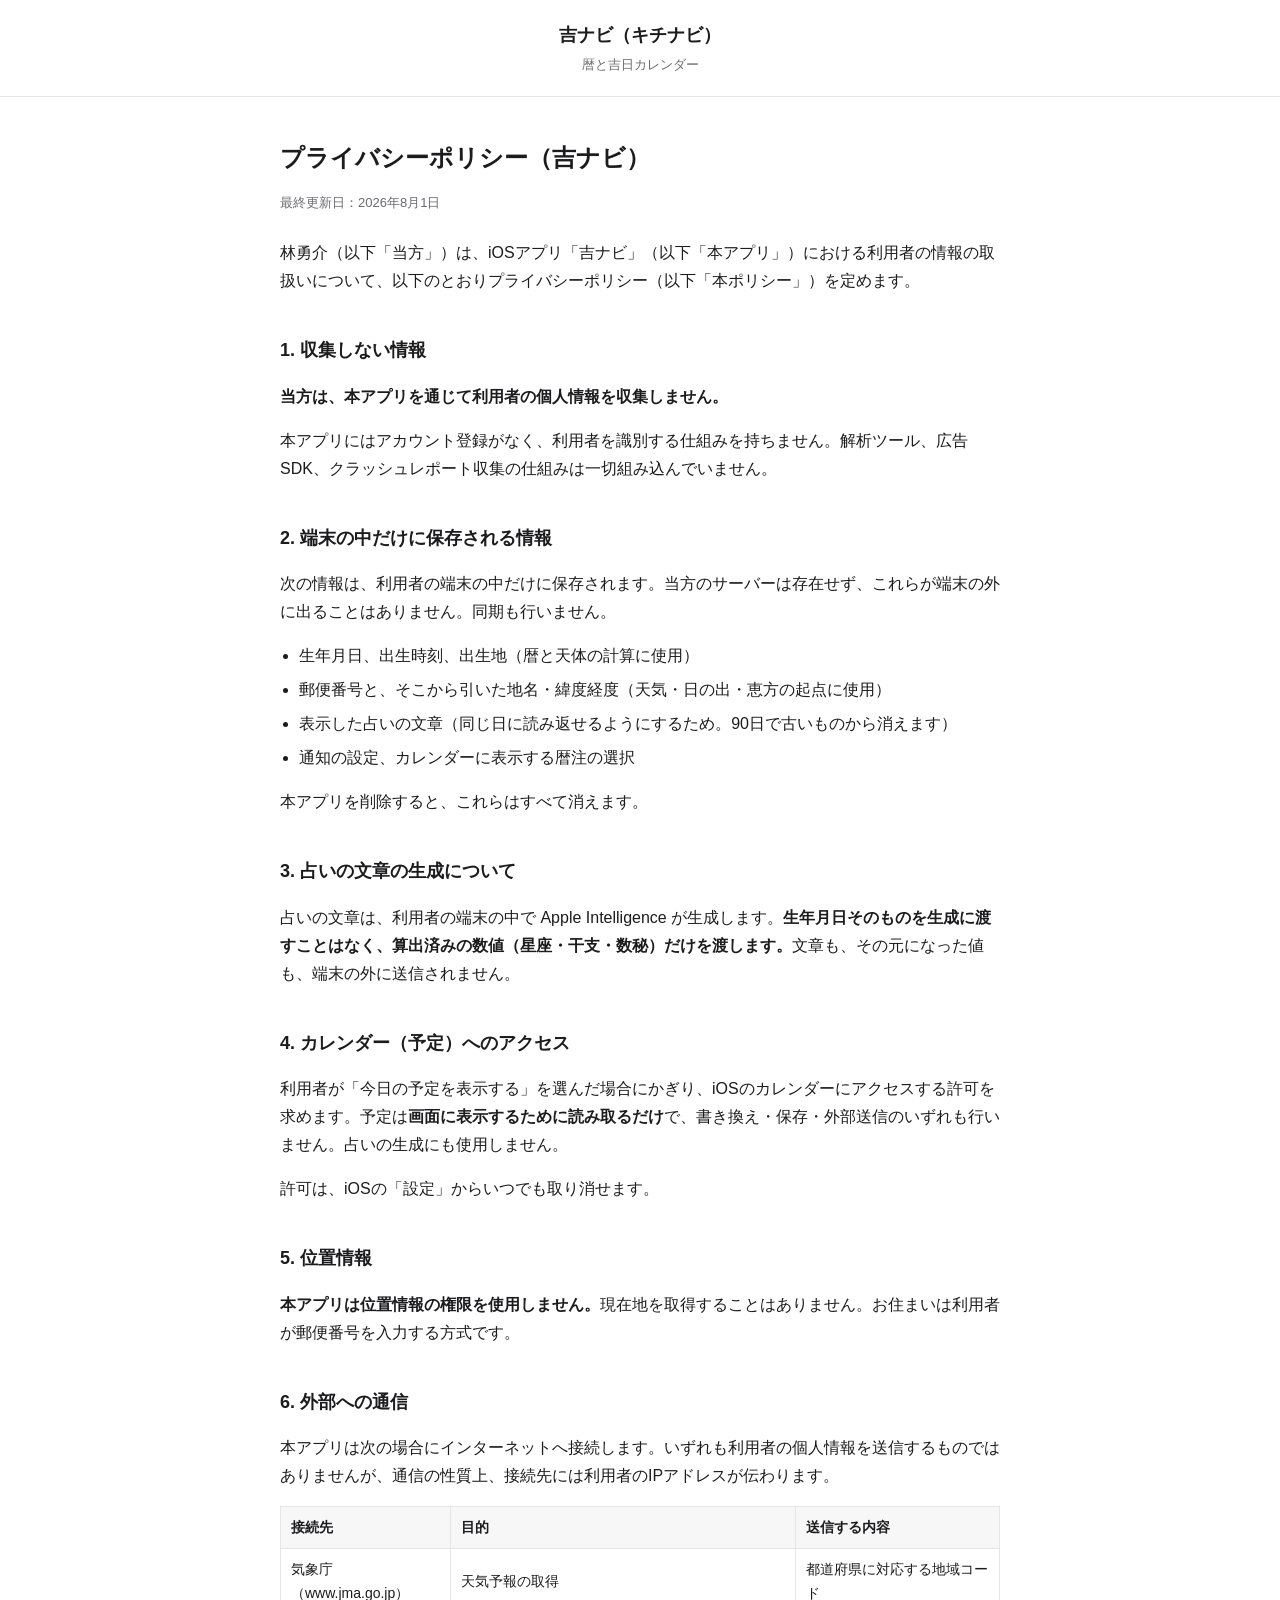
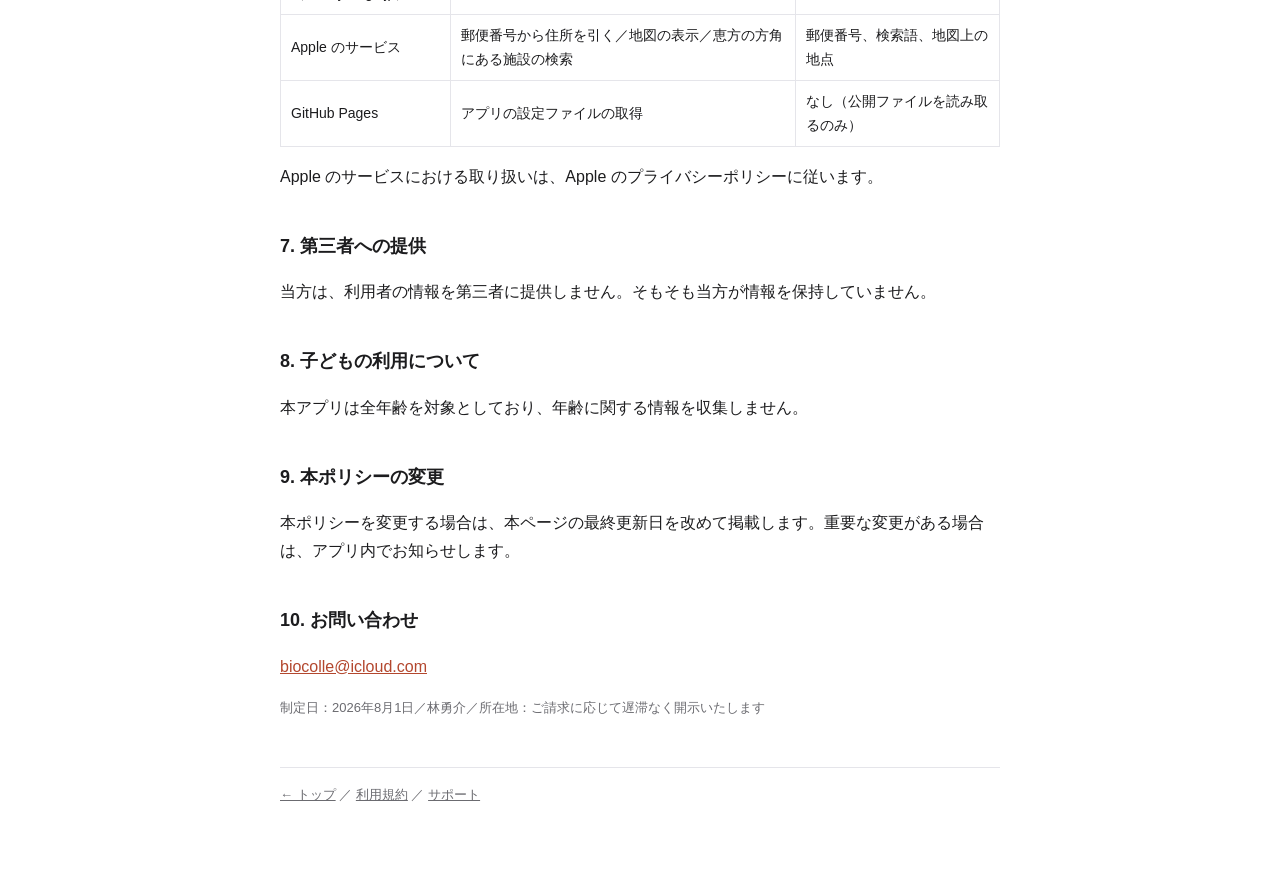
==== privacy.html @ 6c105fbb "feat: 吉ナビの法務・サポートページを公開 プライバシーポリシー・利用規約・サポート。BioColleのbiocolle-siteと 同じ構成（GitHub Pages・ルート配信）だが、リポジト" ====
<!doctype html>
<html lang="ja">
<head>
<meta charset="utf-8">
<meta name="viewport" content="width=device-width, initial-scale=1">
<title>プライバシーポリシー｜吉ナビ</title>
<link rel="stylesheet" href="style.css">
</head>
<body>
<header class="site"><a href="index.html">吉ナビ（キチナビ）<span class="tag">暦と吉日カレンダー</span></a></header>
<div class="wrap">
  <h1>プライバシーポリシー（吉ナビ）</h1>
  <p class="updated">最終更新日：2026年8月1日</p>

  <p>林勇介（以下「当方」）は、iOSアプリ「吉ナビ」（以下「本アプリ」）における利用者の情報の取扱いについて、以下のとおりプライバシーポリシー（以下「本ポリシー」）を定めます。</p>

  <h2>1. 収集しない情報</h2>
  <p><strong>当方は、本アプリを通じて利用者の個人情報を収集しません。</strong></p>
  <p>本アプリにはアカウント登録がなく、利用者を識別する仕組みを持ちません。解析ツール、広告SDK、クラッシュレポート収集の仕組みは一切組み込んでいません。</p>

  <h2>2. 端末の中だけに保存される情報</h2>
  <p>次の情報は、利用者の端末の中だけに保存されます。当方のサーバーは存在せず、これらが端末の外に出ることはありません。同期も行いません。</p>
  <ul>
    <li>生年月日、出生時刻、出生地（暦と天体の計算に使用）</li>
    <li>郵便番号と、そこから引いた地名・緯度経度（天気・日の出・恵方の起点に使用）</li>
    <li>表示した占いの文章（同じ日に読み返せるようにするため。90日で古いものから消えます）</li>
    <li>通知の設定、カレンダーに表示する暦注の選択</li>
  </ul>
  <p>本アプリを削除すると、これらはすべて消えます。</p>

  <h2>3. 占いの文章の生成について</h2>
  <p>占いの文章は、利用者の端末の中で Apple Intelligence が生成します。<strong>生年月日そのものを生成に渡すことはなく、算出済みの数値（星座・干支・数秘）だけを渡します。</strong>文章も、その元になった値も、端末の外に送信されません。</p>

  <h2>4. カレンダー（予定）へのアクセス</h2>
  <p>利用者が「今日の予定を表示する」を選んだ場合にかぎり、iOSのカレンダーにアクセスする許可を求めます。予定は<strong>画面に表示するために読み取るだけ</strong>で、書き換え・保存・外部送信のいずれも行いません。占いの生成にも使用しません。</p>
  <p>許可は、iOSの「設定」からいつでも取り消せます。</p>

  <h2>5. 位置情報</h2>
  <p><strong>本アプリは位置情報の権限を使用しません。</strong>現在地を取得することはありません。お住まいは利用者が郵便番号を入力する方式です。</p>

  <h2>6. 外部への通信</h2>
  <p>本アプリは次の場合にインターネットへ接続します。いずれも利用者の個人情報を送信するものではありませんが、通信の性質上、接続先には利用者のIPアドレスが伝わります。</p>
  <table>
    <tr><th>接続先</th><th>目的</th><th>送信する内容</th></tr>
    <tr><td>気象庁（www.jma.go.jp）</td><td>天気予報の取得</td><td>都道府県に対応する地域コード</td></tr>
    <tr><td>Apple のサービス</td><td>郵便番号から住所を引く／地図の表示／恵方の方角にある施設の検索</td><td>郵便番号、検索語、地図上の地点</td></tr>
    <tr><td>GitHub Pages</td><td>アプリの設定ファイルの取得</td><td>なし（公開ファイルを読み取るのみ）</td></tr>
  </table>
  <p>Apple のサービスにおける取り扱いは、Apple のプライバシーポリシーに従います。</p>

  <h2>7. 第三者への提供</h2>
  <p>当方は、利用者の情報を第三者に提供しません。そもそも当方が情報を保持していません。</p>

  <h2>8. 子どもの利用について</h2>
  <p>本アプリは全年齢を対象としており、年齢に関する情報を収集しません。</p>

  <h2>9. 本ポリシーの変更</h2>
  <p>本ポリシーを変更する場合は、本ページの最終更新日を改めて掲載します。重要な変更がある場合は、アプリ内でお知らせします。</p>

  <h2>10. お問い合わせ</h2>
  <p><a href="mailto:biocolle@icloud.com">biocolle@icloud.com</a></p>

  <p class="updated">制定日：2026年8月1日／林勇介／所在地：ご請求に応じて遅滞なく開示いたします</p>

  <footer><a href="index.html">← トップ</a> ／ <a href="terms.html">利用規約</a> ／ <a href="support.html">サポート</a></footer>
</div>
</body>
</html>
---- style.css ----
:root {
  --fg: #1c1c1e;
  --muted: #6b6b70;
  --bg: #ffffff;
  --accent: #b3472e;
  --border: #e5e5ea;
  --card: #f7f7f8;
}
@media (prefers-color-scheme: dark) {
  :root {
    --fg: #f2f2f7;
    --muted: #a1a1a6;
    --bg: #1c1c1e;
    --accent: #e8895f;
    --border: #3a3a3c;
    --card: #2c2c2e;
  }
}
* { box-sizing: border-box; }
html { -webkit-text-size-adjust: 100%; }
body {
  margin: 0;
  font-family: -apple-system, BlinkMacSystemFont, "Hiragino Sans", "Noto Sans JP", sans-serif;
  color: var(--fg);
  background: var(--bg);
  line-height: 1.75;
  font-size: 16px;
}
.wrap { max-width: 760px; margin: 0 auto; padding: 32px 20px 80px; }
header.site {
  border-bottom: 1px solid var(--border);
  padding: 20px;
  text-align: center;
}
header.site a { text-decoration: none; color: var(--fg); font-weight: 700; font-size: 18px; }
header.site .tag { display: block; color: var(--muted); font-size: 13px; font-weight: 400; margin-top: 2px; }
h1 { font-size: 24px; margin: 8px 0 4px; }
h2 { font-size: 18px; margin: 32px 0 8px; padding-top: 8px; }
.updated { color: var(--muted); font-size: 13px; margin-bottom: 24px; }
ul { padding-left: 1.2em; }
li { margin: 6px 0; }
a { color: var(--accent); }
.card {
  background: var(--card);
  border: 1px solid var(--border);
  border-radius: 12px;
  padding: 16px 20px;
  margin: 16px 0;
}
table { border-collapse: collapse; width: 100%; margin: 16px 0; font-size: 14px; }
th, td { border: 1px solid var(--border); padding: 8px 10px; text-align: left; }
th { background: var(--card); }
.home-links { list-style: none; padding: 0; }
.home-links li { margin: 12px 0; }
.home-links a {
  display: block; padding: 16px 20px; background: var(--card);
  border: 1px solid var(--border); border-radius: 12px;
  text-decoration: none; color: var(--fg); font-weight: 600;
}
footer { border-top: 1px solid var(--border); margin-top: 48px; padding-top: 16px; color: var(--muted); font-size: 13px; }
footer a { color: var(--muted); }
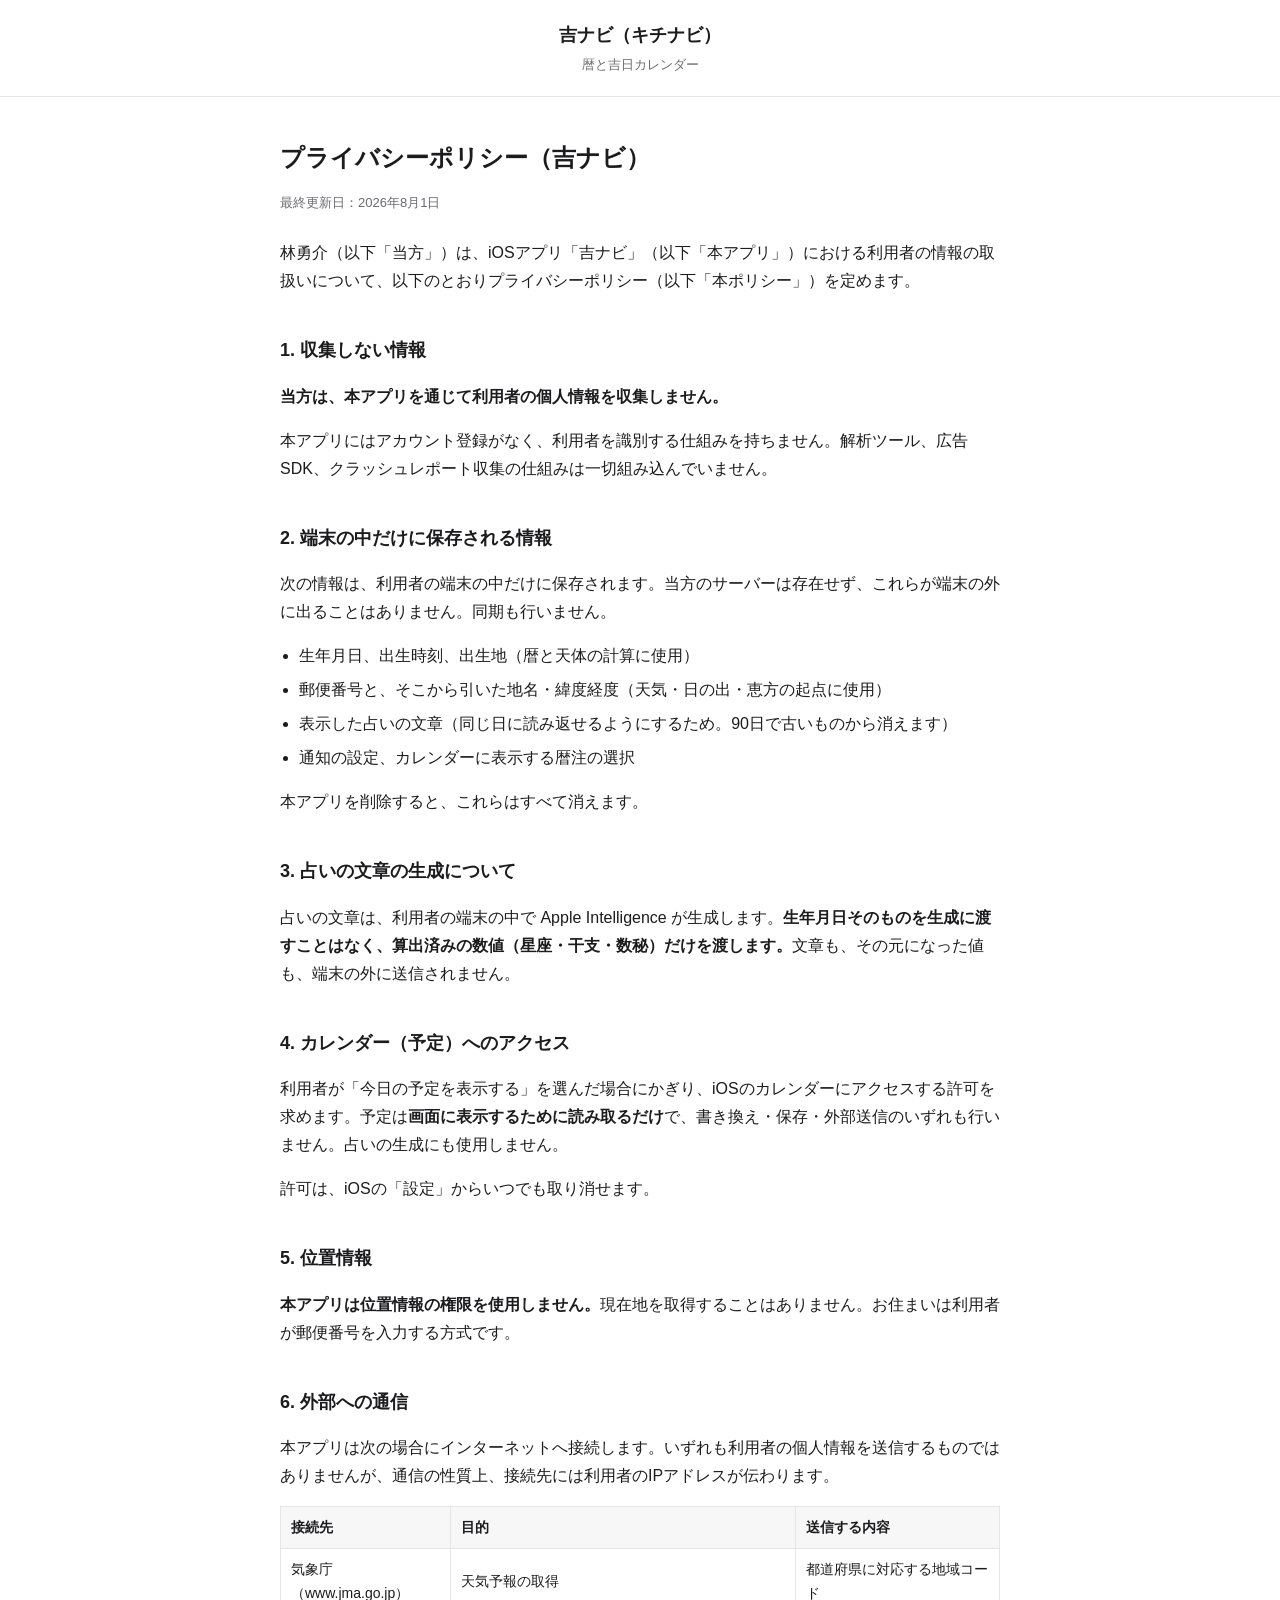
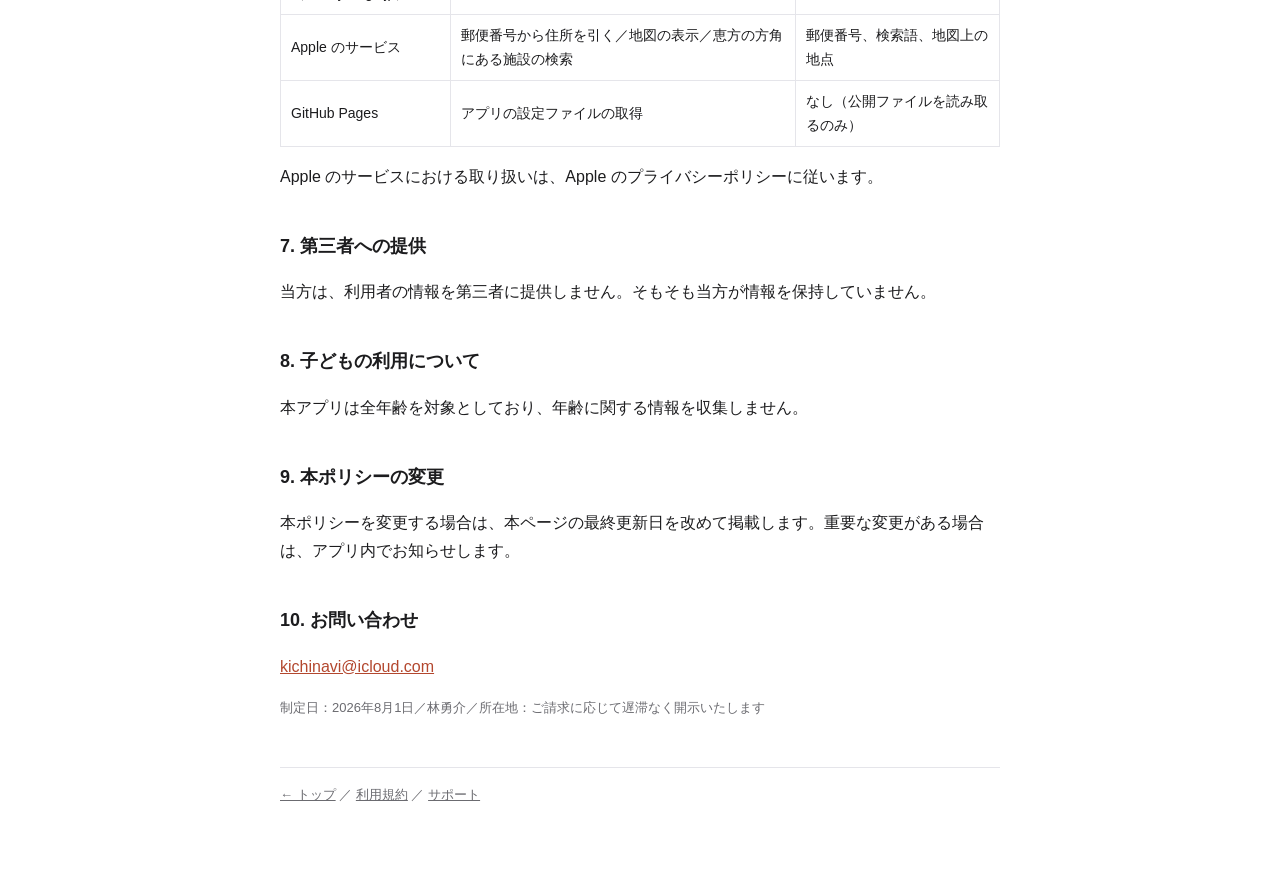
==== commit e9c89b76: "fix: 連絡先メールを kichinavi@icloud.com に変更 Co-Authored-By: Claude Sonnet 5 <noreply@anthropic.com>" ====
--- a/privacy.html
+++ b/privacy.html
@@ -58,7 +58,7 @@
   <p>本ポリシーを変更する場合は、本ページの最終更新日を改めて掲載します。重要な変更がある場合は、アプリ内でお知らせします。</p>
 
   <h2>10. お問い合わせ</h2>
-  <p><a href="mailto:biocolle@icloud.com">biocolle@icloud.com</a></p>
+  <p><a href="mailto:kichinavi@icloud.com">kichinavi@icloud.com</a></p>
 
   <p class="updated">制定日：2026年8月1日／林勇介／所在地：ご請求に応じて遅滞なく開示いたします</p>
 
